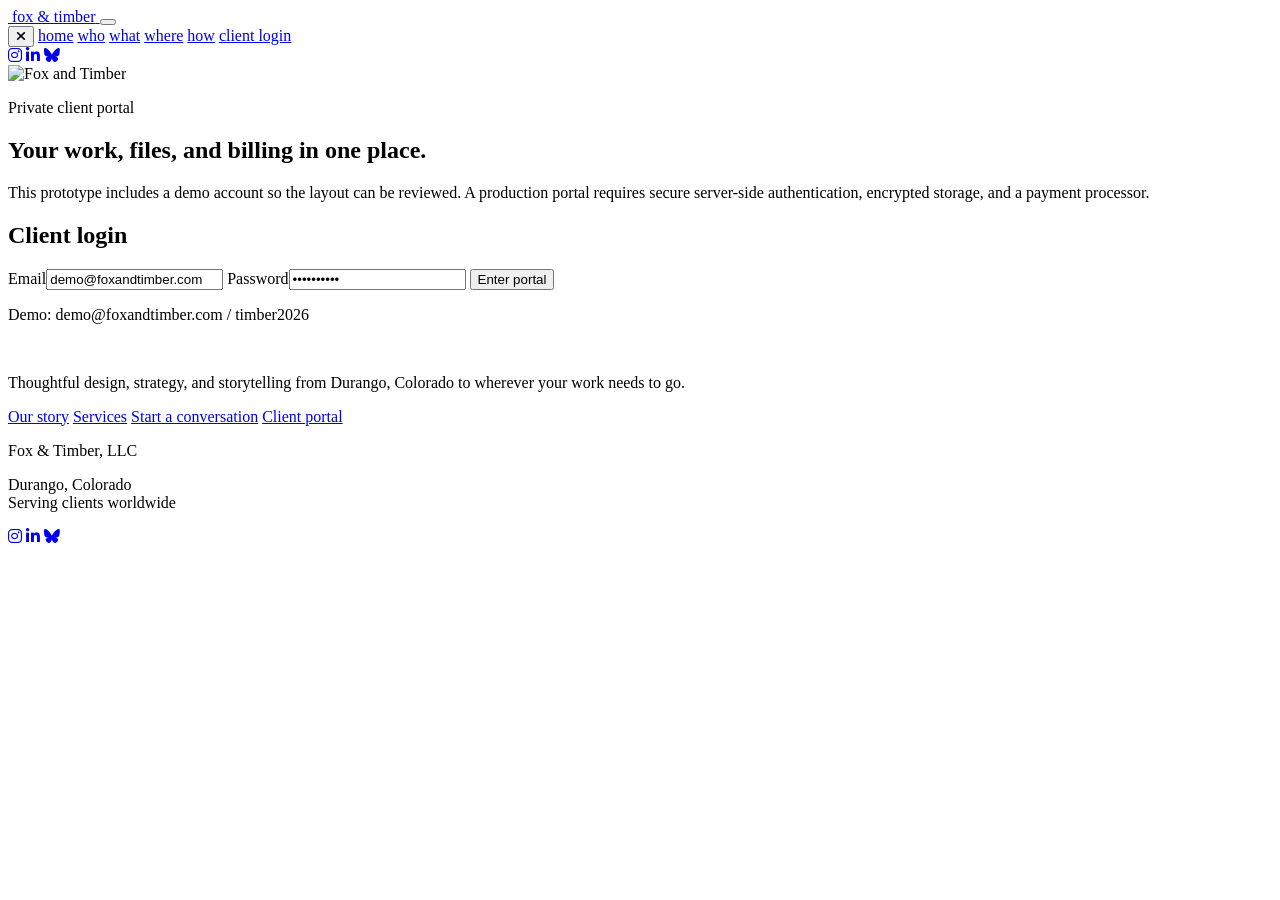
==== client-login.html @ fd4fe35a "Add files via upload" ====
<!doctype html>
<html lang="en">
<head>
  <meta charset="utf-8">
  <meta name="viewport" content="width=device-width, initial-scale=1, viewport-fit=cover">
  <meta name="description" content="Secure client portal concept for Fox & Timber project files, billing, and payment details.">
  <meta name="theme-color" content="#171717">
  <title>Client Login | Fox &amp; Timber</title>
  <link rel="icon" href="img/favicon.ico">
  <link rel="apple-touch-icon" href="img/favicon-180.png">
  <link rel="preconnect" href="https://fonts.googleapis.com">
  <link rel="preconnect" href="https://fonts.gstatic.com" crossorigin>
  <link href="https://fonts.googleapis.com/css2?family=Cormorant+Garamond:wght@400;500;600;700&family=Inter:wght@400;500;600;700&display=swap" rel="stylesheet">
  <link rel="stylesheet" href="https://cdnjs.cloudflare.com/ajax/libs/font-awesome/6.7.2/css/all.min.css">
  <link rel="stylesheet" href="css/style.css">
</head>
<body class="portal-page">
<header class="site-header">
<a class="brand" href="index.html" aria-label="Fox and Timber home">
  <img src="img/fox-timber-mark.png" alt="" />
  <span>fox &amp; timber</span>
</a>
<button class="menu-toggle" aria-expanded="false" aria-controls="site-menu" aria-label="Open menu">
  <span></span><span></span><span></span>
</button>
<nav id="site-menu" class="site-menu" aria-label="Primary navigation">
  <button class="menu-close" aria-label="Close menu"><i class="fa-solid fa-xmark"></i></button>
  <a href="index.html">home</a>
  <a href="who.html">who</a>
  <a href="what.html">what</a>
  <a href="where.html">where</a>
  <a href="how.html">how</a>
  <a href="client-login.html">client login</a>
  <div class="menu-social">
    <a href="#" aria-label="Instagram"><i class="fa-brands fa-instagram"></i></a>
    <a href="#" aria-label="LinkedIn"><i class="fa-brands fa-linkedin-in"></i></a>
    <a href="#" aria-label="Bluesky"><i class="fa-brands fa-bluesky"></i></a>
  </div>
</nav>
</header>
<main>
<section class="portal-shell">
  <div class="portal-intro">
    <img src="img/fox-timber-mark.png" alt="Fox and Timber">
    <p class="eyebrow">Private client portal</p>
    <h1>Your work, files, and billing in one place.</h1>
    <p>This prototype includes a demo account so the layout can be reviewed. A production portal requires secure server-side authentication, encrypted storage, and a payment processor.</p>
  </div>
  <div class="login-card" id="login-card">
    <h2>Client login</h2>
    <form id="login-form">
      <label><span>Email</span><input type="email" name="login-email" required value="demo@foxandtimber.com"></label>
      <label><span>Password</span><input type="password" name="login-password" required value="timber2026"></label>
      <button class="button primary" type="submit">Enter portal</button>
      <p class="micro">Demo: demo@foxandtimber.com / timber2026</p>
      <p class="login-error" role="alert"></p>
    </form>
  </div>
</section>
<section class="dashboard" id="client-dashboard" hidden>
  <aside class="dashboard-nav">
    <img src="img/fox-timber-mark.png" alt="">
    <p>Demo Client</p>
    <button data-tab="overview" class="active"><i class="fa-solid fa-grid-2"></i> Overview</button>
    <button data-tab="files"><i class="fa-solid fa-folder-open"></i> Files</button>
    <button data-tab="billing"><i class="fa-solid fa-receipt"></i> Billing</button>
    <button data-tab="payments"><i class="fa-solid fa-credit-card"></i> Payments</button>
    <button id="logout-button"><i class="fa-solid fa-arrow-right-from-bracket"></i> Log out</button>
  </aside>
  <div class="dashboard-main">
    <section data-panel="overview">
      <p class="eyebrow">Project dashboard</p><h2>Good afternoon, Demo Client.</h2>
      <div class="metric-grid"><article><span>Active project</span><b>Brand launch</b></article><article><span>Next review</span><b>July 18</b></article><article><span>Files ready</span><b>6</b></article></div>
      <img src="img/portal-preview.svg" alt="Client portal interface preview">
    </section>
    <section data-panel="files" hidden><p class="eyebrow">Files</p><h2>Shared project files</h2>
      <div class="file-list"><article><i class="fa-solid fa-file-pdf"></i><div><b>Brand Strategy v2.pdf</b><span>2.4 MB • Updated July 12</span></div><button>Download</button></article><article><i class="fa-solid fa-file-image"></i><div><b>Logo Concepts.zip</b><span>18.8 MB • Updated July 10</span></div><button>Download</button></article><article><i class="fa-solid fa-file-lines"></i><div><b>Website Content Notes.docx</b><span>340 KB • Updated July 8</span></div><button>Download</button></article></div>
    </section>
    <section data-panel="billing" hidden><p class="eyebrow">Billing</p><h2>Invoices and account history</h2><div class="invoice"><div><b>Invoice FT-1024</b><span>Brand strategy deposit</span></div><strong>Paid • $1,250.00</strong></div><div class="invoice"><div><b>Invoice FT-1028</b><span>Design development milestone</span></div><strong>Due July 22 • $1,250.00</strong></div></section>
    <section data-panel="payments" hidden><p class="eyebrow">Payments</p><h2>Payment details</h2><div class="payment-card"><i class="fa-brands fa-cc-visa"></i><div><b>Visa ending in 4242</b><span>Expires 12/29</span></div><button>Update</button></div><p class="micro">Production payments should be handled through Stripe, Square, or another PCI-compliant provider. Never store raw card data in this website.</p></section>
  </div>
</section>
</main>

<footer class="site-footer">
  <div>
    <img src="img/fox-timber-mark.png" alt="" class="footer-mark">
    <p>Thoughtful design, strategy, and storytelling from Durango, Colorado to wherever your work needs to go.</p>
  </div>
  <div class="footer-links">
    <a href="who.html">Our story</a>
    <a href="what.html">Services</a>
    <a href="how.html">Start a conversation</a>
    <a href="client-login.html">Client portal</a>
  </div>
  <div>
    <p class="eyebrow">Fox &amp; Timber, LLC</p>
    <p>Durango, Colorado<br>Serving clients worldwide</p>
    <div class="social-row">
      <a href="#" aria-label="Instagram"><i class="fa-brands fa-instagram"></i></a>
      <a href="#" aria-label="LinkedIn"><i class="fa-brands fa-linkedin-in"></i></a>
      <a href="#" aria-label="Bluesky"><i class="fa-brands fa-bluesky"></i></a>
    </div>
  </div>
</footer>

<script src="js/scipts.js"></script>
</body>
</html>
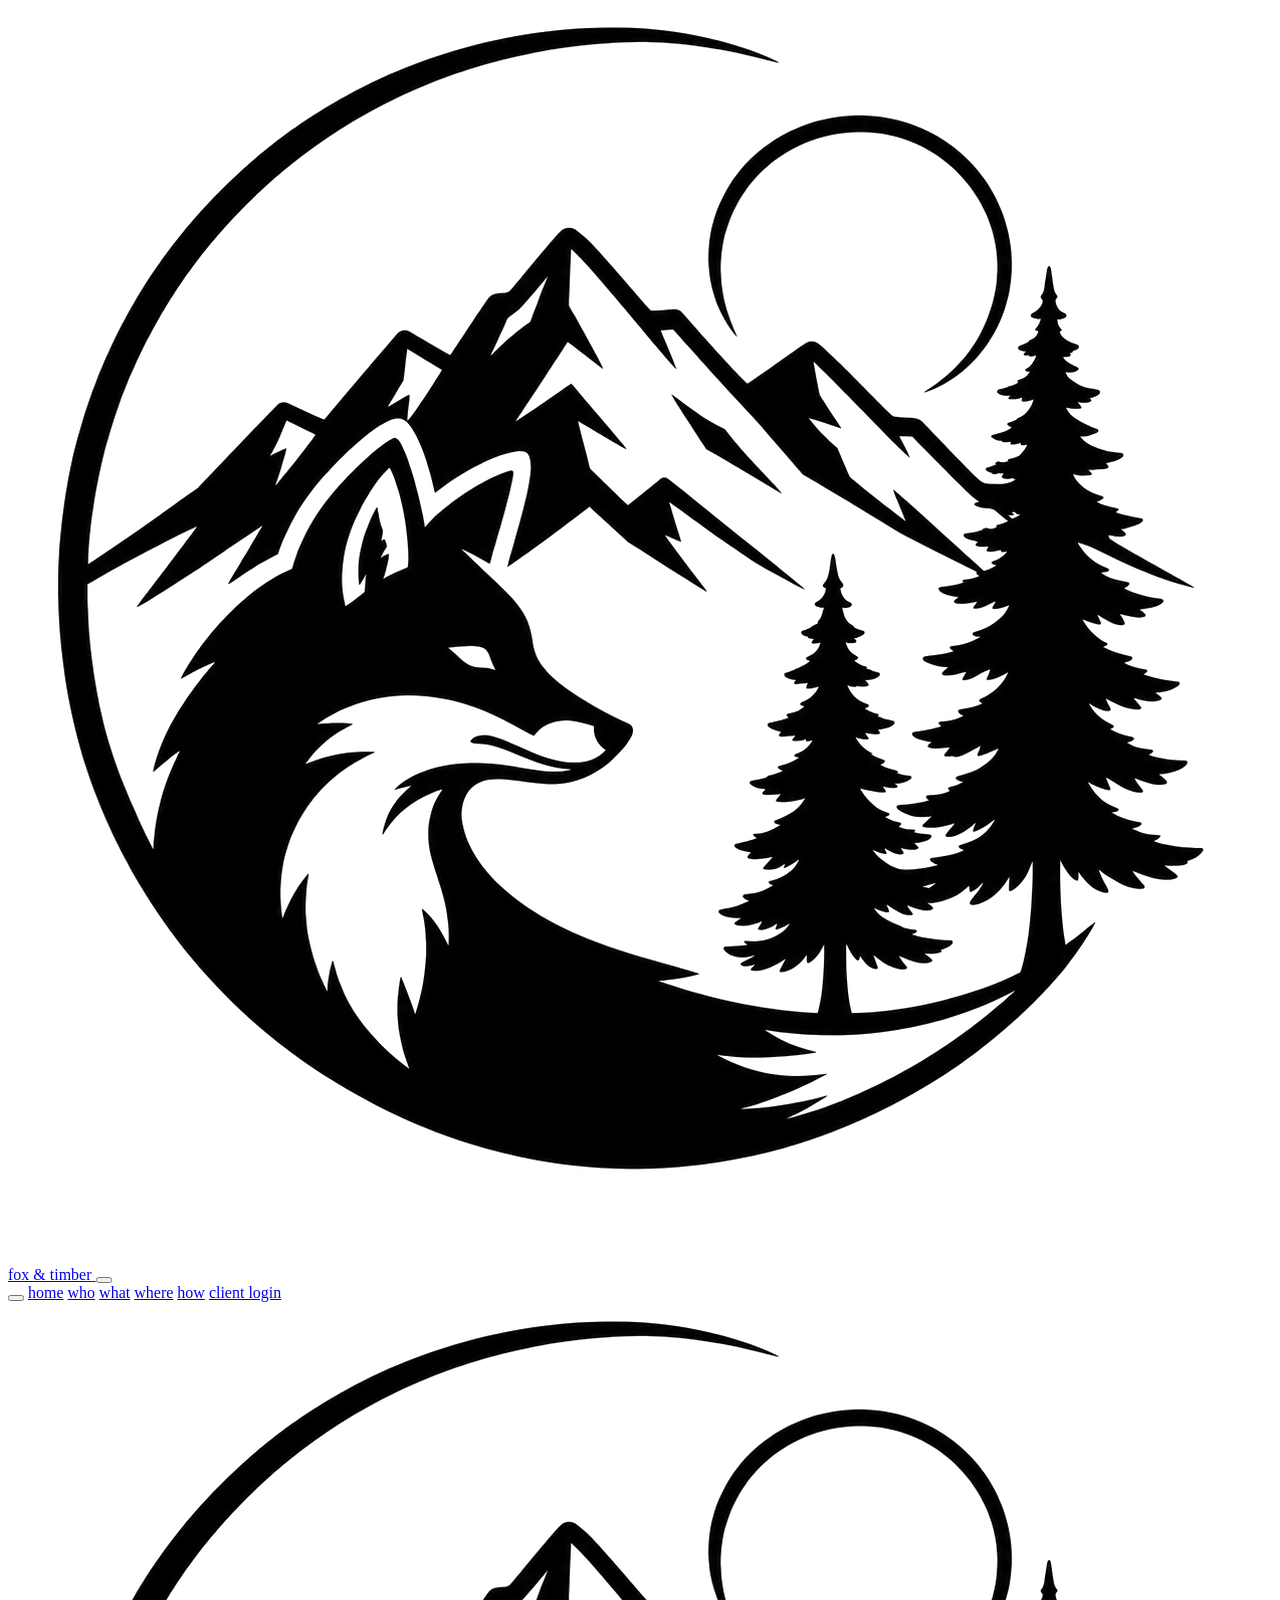
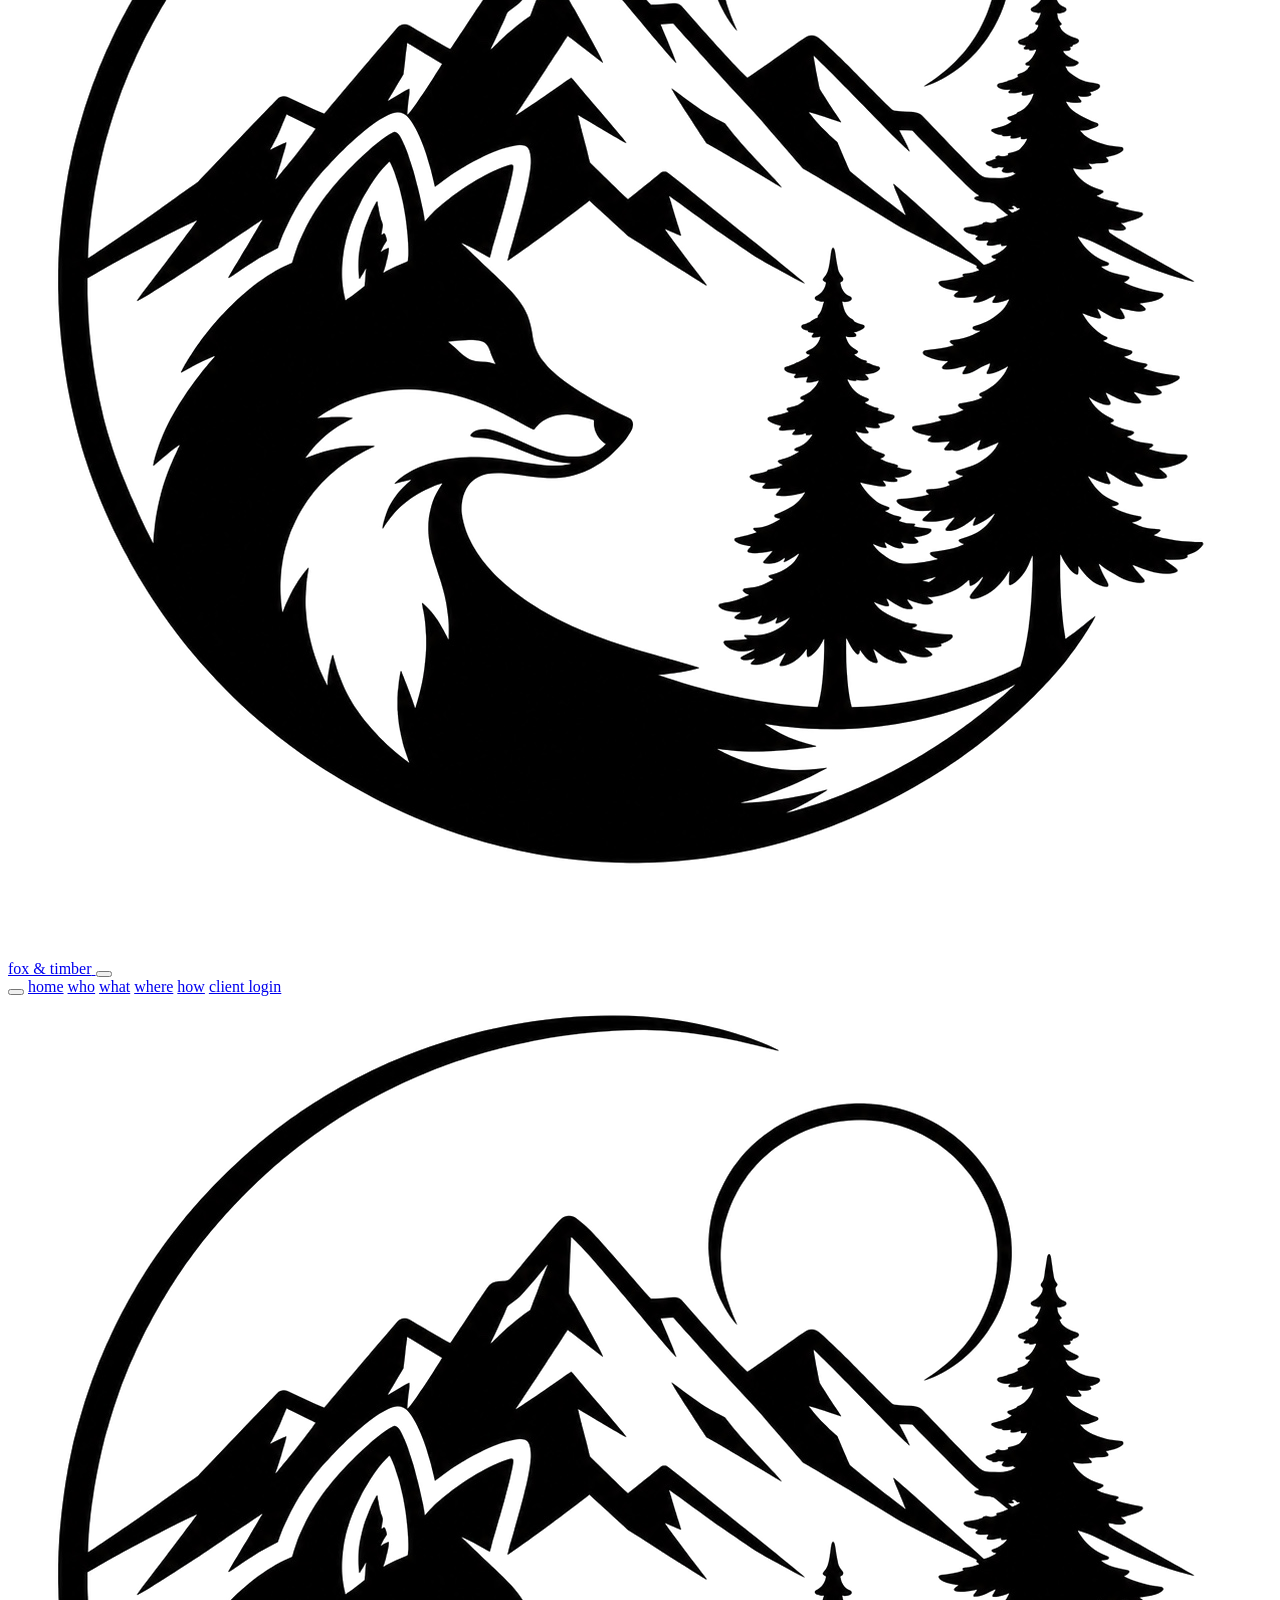
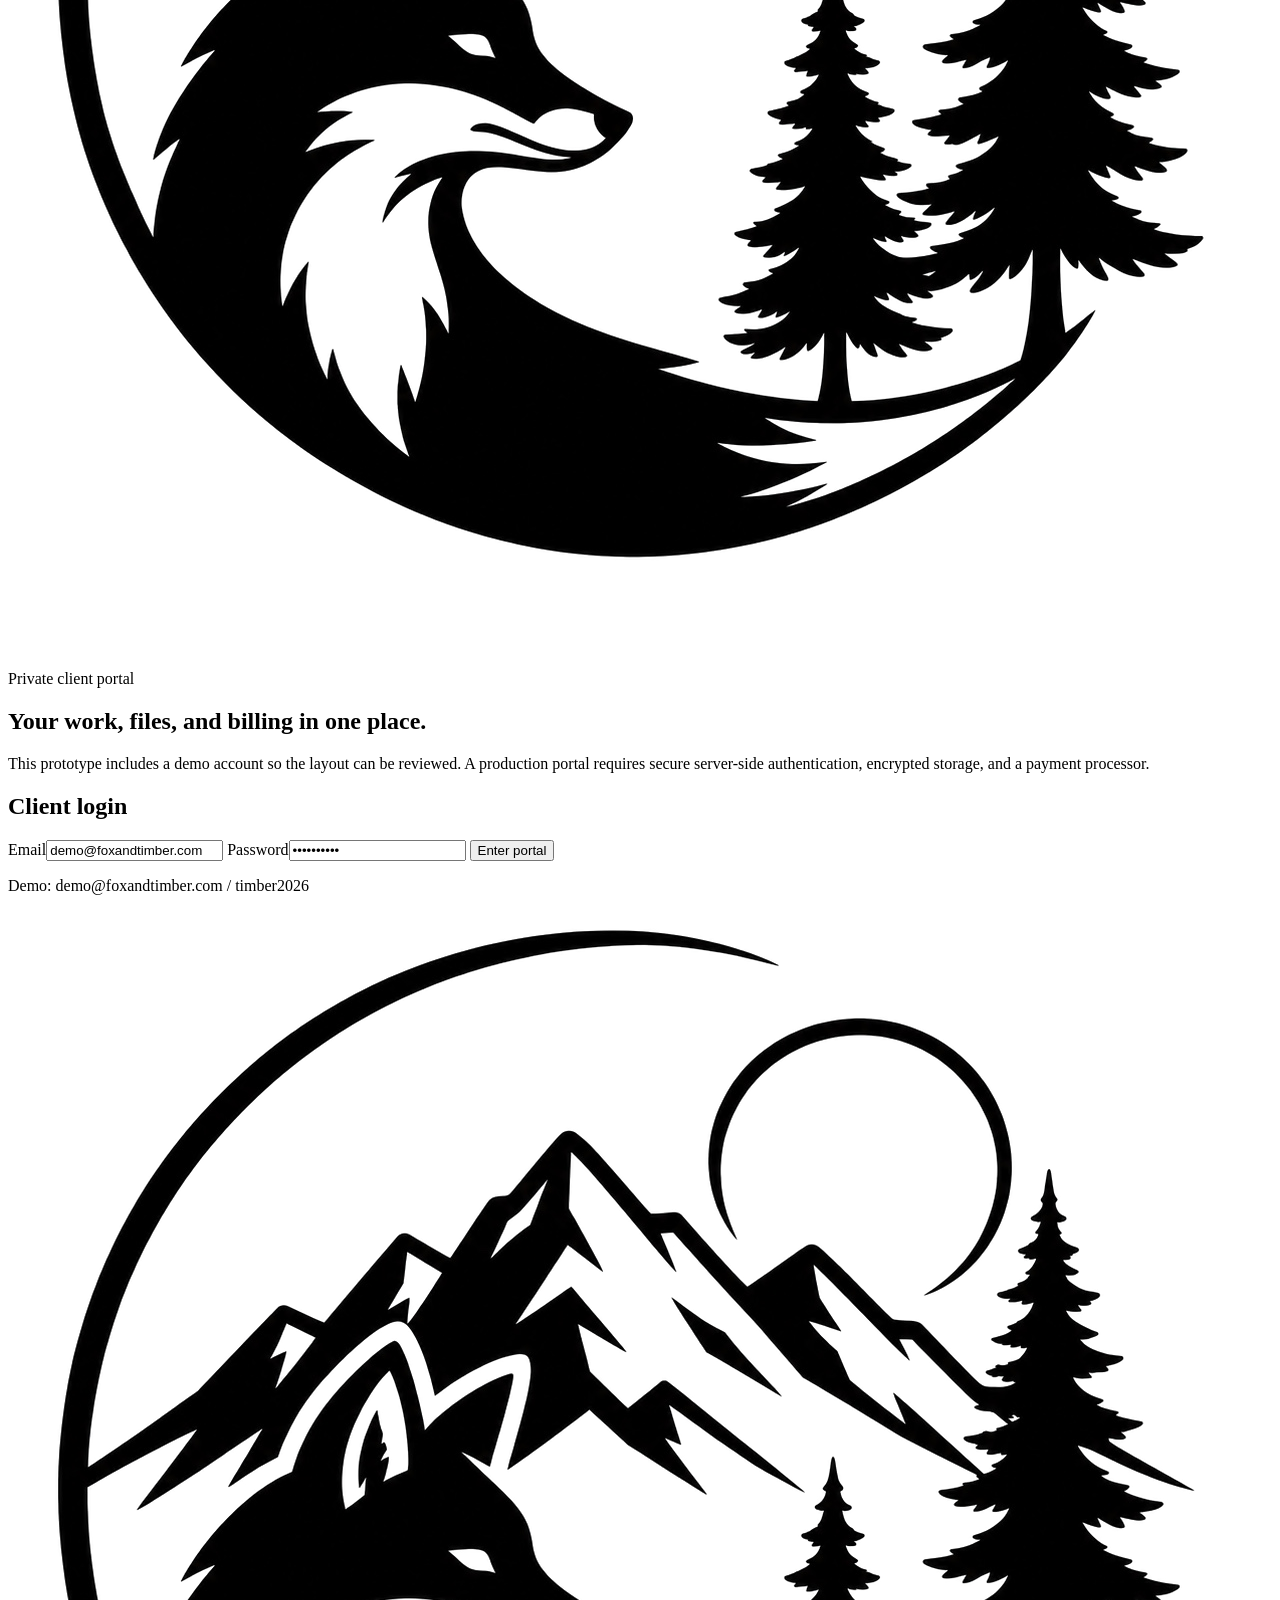
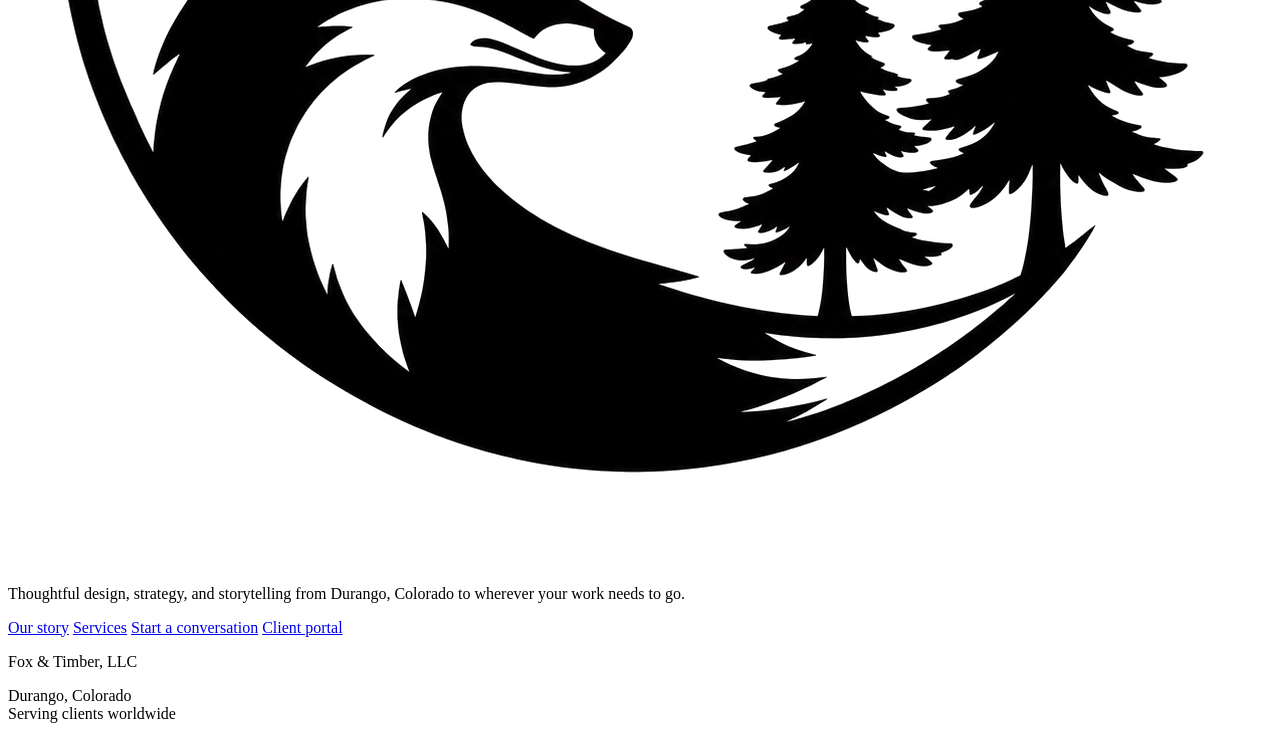
==== commit 614b5c85: "Remove head section from client-login.html Removed head section with meta tags and links." ====
--- a/client-login.html
+++ b/client-login.html
@@ -1,20 +1,12 @@
 <!doctype html>
 <html lang="en">
-<head>
-  <meta charset="utf-8">
-  <meta name="viewport" content="width=device-width, initial-scale=1, viewport-fit=cover">
-  <meta name="description" content="Secure client portal concept for Fox & Timber project files, billing, and payment details.">
-  <meta name="theme-color" content="#171717">
-  <title>Client Login | Fox &amp; Timber</title>
-  <link rel="icon" href="img/favicon.ico">
-  <link rel="apple-touch-icon" href="img/favicon-180.png">
-  <link rel="preconnect" href="https://fonts.googleapis.com">
-  <link rel="preconnect" href="https://fonts.gstatic.com" crossorigin>
-  <link href="https://fonts.googleapis.com/css2?family=Cormorant+Garamond:wght@400;500;600;700&family=Inter:wght@400;500;600;700&display=swap" rel="stylesheet">
-  <link rel="stylesheet" href="https://cdnjs.cloudflare.com/ajax/libs/font-awesome/6.7.2/css/all.min.css">
-  <link rel="stylesheet" href="css/style.css">
-</head>
+  
+  <div id="site-head"></div>
+  
 <body class="portal-page">
+
+  <div id="site-header"></div>
+  
 <header class="site-header">
 <a class="brand" href="index.html" aria-label="Fox and Timber home">
   <img src="img/fox-timber-mark.png" alt="" />
@@ -106,4 +98,4 @@
 
 <script src="js/scipts.js"></script>
 </body>
-</html>+</html>
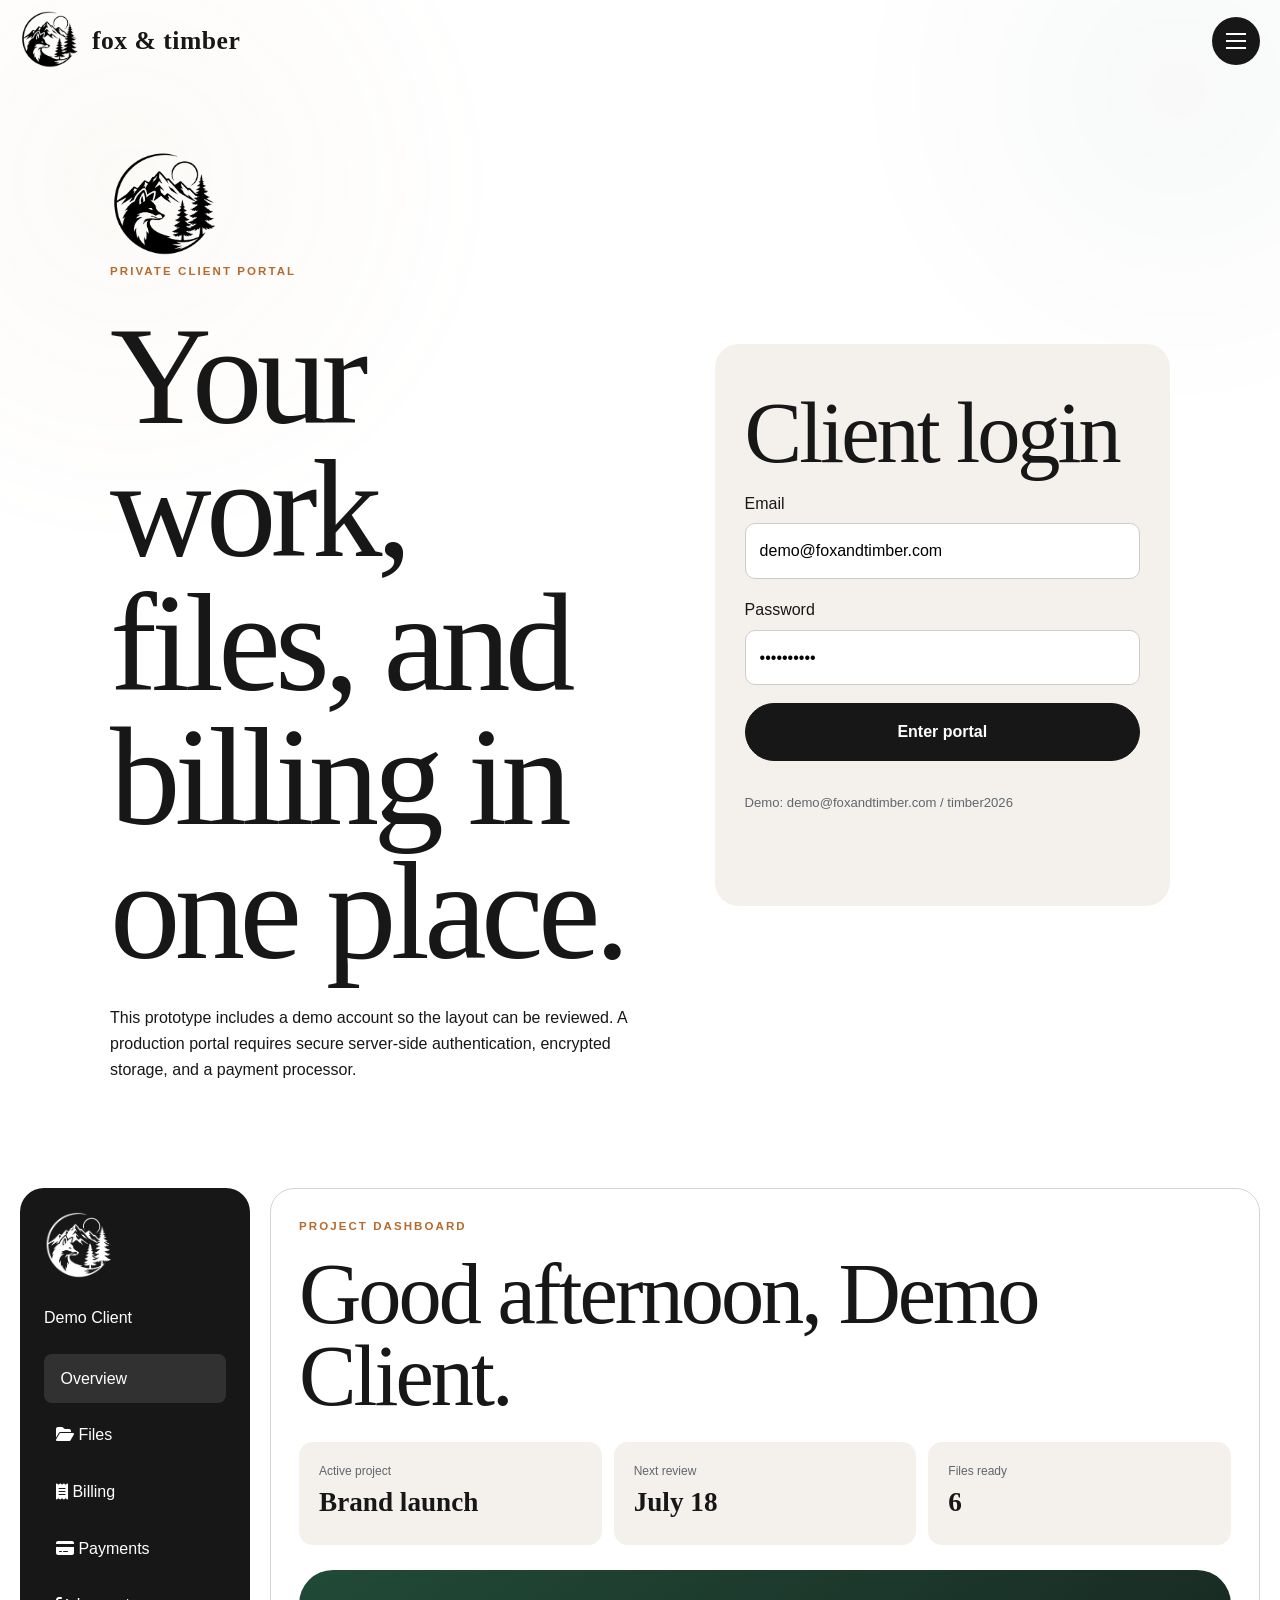
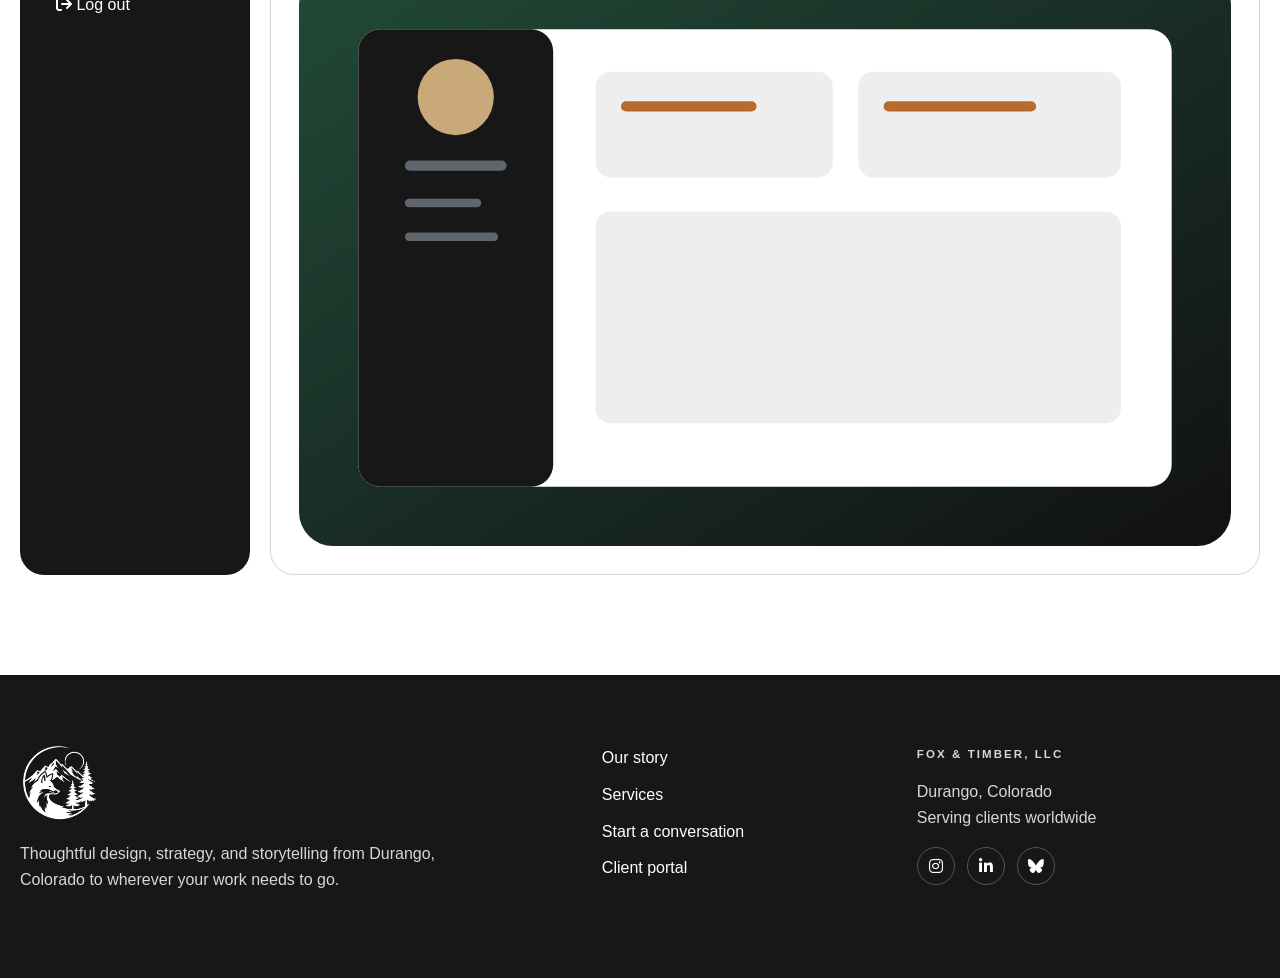
==== commit b7b98812: "Refactor client-login.html structure and scripts Removed header and footer content, and updated scri" ====
--- a/client-login.html
+++ b/client-login.html
@@ -7,29 +7,6 @@
 
   <div id="site-header"></div>
   
-<header class="site-header">
-<a class="brand" href="index.html" aria-label="Fox and Timber home">
-  <img src="img/fox-timber-mark.png" alt="" />
-  <span>fox &amp; timber</span>
-</a>
-<button class="menu-toggle" aria-expanded="false" aria-controls="site-menu" aria-label="Open menu">
-  <span></span><span></span><span></span>
-</button>
-<nav id="site-menu" class="site-menu" aria-label="Primary navigation">
-  <button class="menu-close" aria-label="Close menu"><i class="fa-solid fa-xmark"></i></button>
-  <a href="index.html">home</a>
-  <a href="who.html">who</a>
-  <a href="what.html">what</a>
-  <a href="where.html">where</a>
-  <a href="how.html">how</a>
-  <a href="client-login.html">client login</a>
-  <div class="menu-social">
-    <a href="#" aria-label="Instagram"><i class="fa-brands fa-instagram"></i></a>
-    <a href="#" aria-label="LinkedIn"><i class="fa-brands fa-linkedin-in"></i></a>
-    <a href="#" aria-label="Bluesky"><i class="fa-brands fa-bluesky"></i></a>
-  </div>
-</nav>
-</header>
 <main>
 <section class="portal-shell">
   <div class="portal-intro">
@@ -74,28 +51,8 @@
 </section>
 </main>
 
-<footer class="site-footer">
-  <div>
-    <img src="img/fox-timber-mark.png" alt="" class="footer-mark">
-    <p>Thoughtful design, strategy, and storytelling from Durango, Colorado to wherever your work needs to go.</p>
-  </div>
-  <div class="footer-links">
-    <a href="who.html">Our story</a>
-    <a href="what.html">Services</a>
-    <a href="how.html">Start a conversation</a>
-    <a href="client-login.html">Client portal</a>
-  </div>
-  <div>
-    <p class="eyebrow">Fox &amp; Timber, LLC</p>
-    <p>Durango, Colorado<br>Serving clients worldwide</p>
-    <div class="social-row">
-      <a href="#" aria-label="Instagram"><i class="fa-brands fa-instagram"></i></a>
-      <a href="#" aria-label="LinkedIn"><i class="fa-brands fa-linkedin-in"></i></a>
-      <a href="#" aria-label="Bluesky"><i class="fa-brands fa-bluesky"></i></a>
-    </div>
-  </div>
-</footer>
+  <div id="site-footer"></div>
 
-<script src="js/scipts.js"></script>
+<script src="js/scripts.js"></script>
 </body>
 </html>
